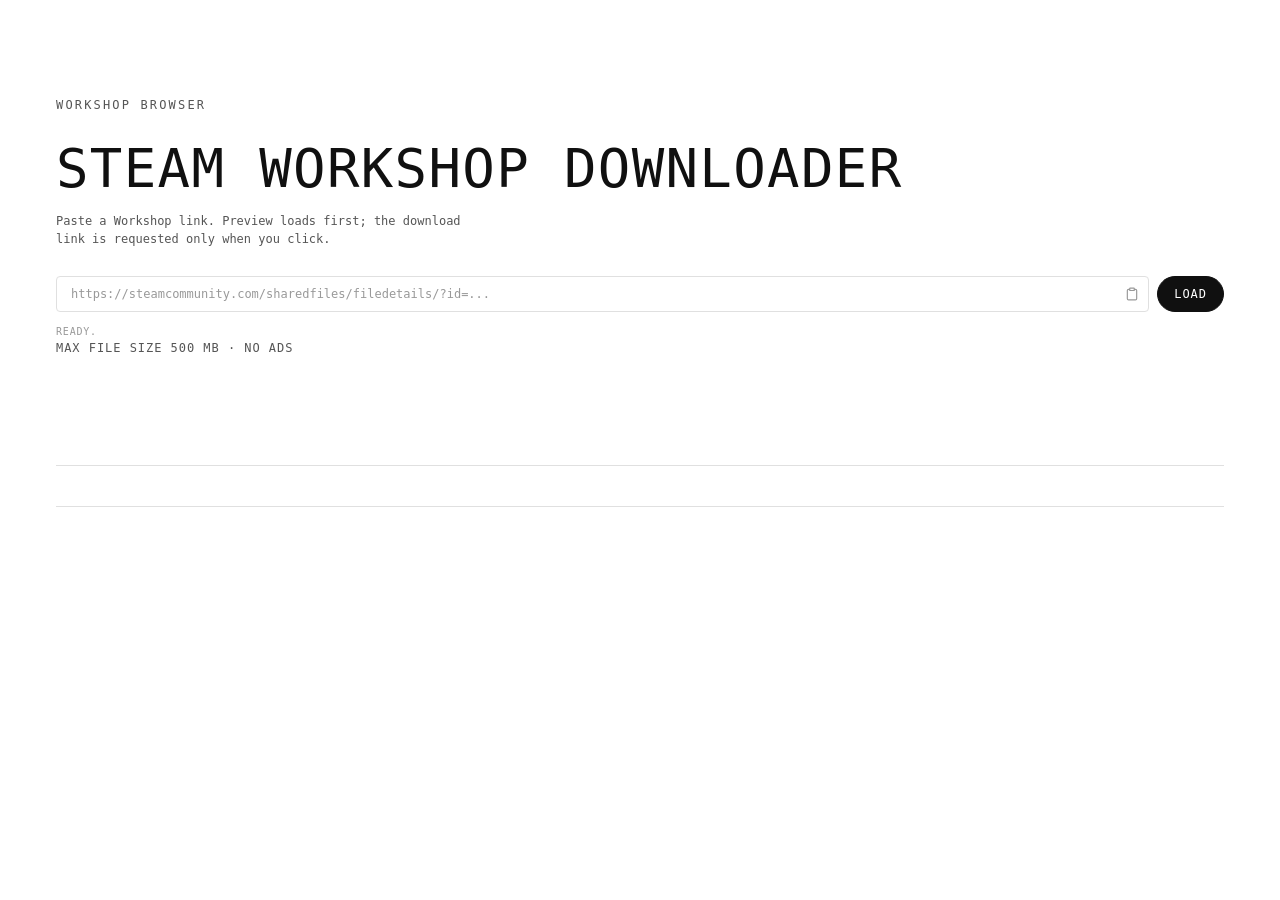
==== index.html @ 4b47dd1a "GSC verification meta" ====
<!doctype html>
<html lang="en">
<head>
<meta charset="utf-8">
<meta name="viewport" content="width=device-width, initial-scale=1">
<link rel="icon" type="image/svg+xml" href="[data-uri]">
<meta name="theme-color" content="#ffffff">
<meta name="google-site-verification" content="a8aelMzchzzCHPPU4kDQToOjZ2A3lfrx9j5TgNfSTe4">
<meta name="description" content="Free Steam Workshop downloader. Paste a Workshop link to preview screenshots, description, tags, file size and update date — then download the mod ZIP directly in your browser. No ads, no login.">
<meta name="keywords" content="steam workshop downloader, steam mod download, workshop mod downloader, steam workshop zip, download steam mods, rimworld mods download, no ads steam downloader">
<link rel="canonical" href="https://sd.luasu.app">
<meta name="robots" content="index, follow, max-image-preview:large">
<title>Steam Workshop Downloader</title>
<meta property="og:title" content="Steam Workshop Downloader">
<meta property="og:description" content="Paste a Steam Workshop link. Preview screenshots, description, versions and size — download the ZIP directly, no ads.">
<meta property="og:type" content="website">
<meta property="og:url" content="https://sd.luasu.app">
<meta name="twitter:card" content="summary_large_image">
<meta name="twitter:title" content="Steam Workshop Downloader">
<meta name="twitter:description" content="Paste a Workshop link. Preview then download the ZIP — no ads.">
<meta property="og:image" content="https://sd.luasu.app/og-image.png">

<style>
:root{
  --canvas:#ffffff;
  --ink:#101010;
  --muted:#555555;
  --soft:#999999;
  --line:#e0e0e0;
  --line-hover:#999999;
  --mono:'JetBrains Mono',ui-monospace,SFMono-Regular,Menlo,Monaco,Consolas,monospace;
}
*{box-sizing:border-box}
html,body{margin:0;padding:0;background:var(--canvas);color:var(--ink);font:12px/1.5 var(--mono);overflow-x:hidden;-webkit-font-smoothing:antialiased}
.wrap{width:100%;max-width:1200px;margin:0 auto;padding:40px 16px 80px}

/* every label is uppercase tracked mono */
.eyebrow{font-size:26px;font-weight:500;text-transform:uppercase;letter-spacing:0.18em;color:var(--soft);margin:0 0 12px}
.micro{font-size:10px;text-transform:uppercase;letter-spacing:0.08em;color:var(--muted)}
hr.rule{border:none;border-top:1px solid var(--line);margin:40px 0}

/* hero */
.hero{padding:56px 0 40px}
.hero h1{font-size:54px;font-weight:400;line-height:1;letter-spacing:0.025em;margin:0 0 16px}
.hero p{font-size:12px;color:var(--muted);max-width:56ch;margin:0 0 28px}
.input-row{display:flex;gap:8px;flex-wrap:wrap}
.input-wrap{position:relative;flex:1;min-width:240px;display:flex}
.input-wrap input{flex:1;min-width:0;width:100%;padding-right:38px}
.paste-icon{position:absolute;top:50%;transform:translateY(-50%);border:none;background:none;color:var(--soft);cursor:pointer;padding:6px;display:flex;align-items:center;transition:color .12s ease}
#inputAction{right:4px}
.paste-icon:hover{color:var(--ink)}
input{flex:1;min-width:240px;border:1px solid var(--line);border-radius:4px;padding:10px 14px;font:12px var(--mono);background:var(--canvas);color:var(--ink);outline:none;transition:border-color .12s ease}
input::placeholder{color:var(--soft)}
input:focus{border-color:var(--line-hover)}
.btn{border:1px solid var(--line);border-radius:9999px;padding:10px 16px;font:12px var(--mono);text-transform:uppercase;letter-spacing:0.08em;cursor:pointer;background:transparent;color:var(--muted);transition:all .12s ease}
.btn:hover:not(:disabled){border-color:var(--line-hover);color:var(--ink)}
.btn:disabled{opacity:.4;cursor:not-allowed}
.btn-primary{background:var(--ink);color:#fff;border-color:var(--ink)}
.btn-primary:hover:not(:disabled){background:var(--soft);border-color:var(--soft);color:#fff}
#status{margin-top:12px;font-size:10px;text-transform:uppercase;letter-spacing:0.08em;color:var(--soft)}
.hint{margin:8px 0 0;font-size:10px;text-transform:uppercase;letter-spacing:0.08em;color:var(--soft)}

/* preview: museum tile */
#preview{margin-top:0;padding:40px 0}
.tile{background:var(--canvas);border:1px solid var(--line);border-radius:8px;overflow:hidden}
#shotMain{width:100%;aspect-ratio:16/9;object-fit:cover;display:block;background:#fafafa}
#shotPh{width:100%;aspect-ratio:16/9;display:none;align-items:center;justify-content:center;font:10px var(--mono);text-transform:uppercase;letter-spacing:0.08em;color:var(--soft);background:repeating-linear-gradient(45deg,#fafafa 0 12px,#f2f2f2 12px 24px)}
.shot-strip{display:flex;gap:8px;overflow-x:auto;padding:8px}
.shot-strip img{height:48px;flex:0 0 auto;border-radius:4px;cursor:pointer;opacity:.55;transition:opacity .12s ease}
.shot-strip img:hover{opacity:.85}
.shot-strip img.sel{opacity:1;outline:1px solid var(--ink);outline-offset:1px}

/* metadata strip under image — the catalog pattern */
.meta-strip{display:flex;justify-content:space-between;align-items:baseline;gap:12px;padding:10px 12px;border-top:1px solid var(--line)}
.meta-strip .l{font-size:11px;color:var(--muted)}
.meta-strip .r{font-size:12px;text-transform:uppercase;letter-spacing:0.08em;color:var(--muted)}
#title{font-size:26px;font-weight:500;text-transform:uppercase;letter-spacing:0.18em;line-height:1.2;margin:32px 0 12px;color:var(--ink)}
.badges{display:flex;flex-wrap:wrap;gap:6px;margin:0 0 24px}
.badge{border:1px solid var(--line);border-radius:0;padding:4px 8px;font-size:10px;text-transform:uppercase;letter-spacing:0.08em;color:var(--muted)}
.meta-grid{display:grid;grid-template-columns:repeat(auto-fit,minmax(160px,1fr));gap:8px;margin:0 0 40px}
.meta-card{border:1px solid var(--line);border-radius:8px;padding:10px 12px}
.meta-card h3{margin:0 0 4px;font-size:10px;font-weight:400;text-transform:uppercase;letter-spacing:0.08em;color:var(--soft)}
.meta-card div{font-size:12px;color:var(--ink);word-break:break-word;overflow-wrap:break-word}

/* description */
.section-label{font-size:26px;font-weight:500;text-transform:uppercase;letter-spacing:0.18em;color:var(--soft);margin:0 0 16px}
#desc{font-size:12px;line-height:1.7;color:var(--muted);position:relative;overflow:hidden;max-width:72ch;overflow-wrap:break-word;word-break:break-word}
#desc.collapsed{max-height:200px}
#desc.collapsed::after{content:"";position:absolute;left:0;right:0;bottom:0;height:70px;background:linear-gradient(transparent,#fff)}
#desc h3,#desc h4,#desc h5{color:var(--ink);font-weight:400;font-size:12px;text-transform:uppercase;letter-spacing:0.08em;margin:20px 0 8px}
#desc a{color:var(--ink);text-decoration:underline;text-underline-offset:2px}
#desc img{max-width:100%;height:auto;display:block;margin:8px 0}
#desc table{border-collapse:collapse;margin:12px 0;max-width:100%;display:block;overflow-x:auto}
#desc td{padding:4px 12px 4px 0;vertical-align:top}
#desc ul{margin:8px 0;padding-left:20px}
#showMore{display:none;margin-top:12px;padding:8px 16px;border:1px solid var(--line);border-radius:9999px;background:transparent;color:var(--muted);font:12px var(--mono);text-transform:uppercase;letter-spacing:0.08em;cursor:pointer;transition:all .12s ease}
#showMore.visible{display:inline-block}
#showMore:hover{border-color:var(--line-hover);color:var(--ink)}

/* download band */
#downloadSection{padding:40px 0 0}
#downloadSection h2{font-size:26px;font-weight:500;text-transform:uppercase;letter-spacing:0.18em;color:var(--soft);margin:0 0 12px}
#downloadInfo{font-size:12px;color:var(--muted);margin:0 0 20px}
.meta-note{margin-top:16px;font-size:10px;text-transform:uppercase;letter-spacing:0.08em;color:var(--soft)}

/* skeleton */
.skel{display:inline-block;height:1.1em;background:#f0f0f0;animation:pulse 1.2s ease-in-out infinite}
.ph{background:
  repeating-linear-gradient(45deg,#fafafa 0 12px,#f2f2f2 12px 24px);
  position:relative}
.ph::after{content:attr(data-ph);position:absolute;inset:0;display:flex;align-items:center;justify-content:center;font:10px var(--mono);text-transform:uppercase;letter-spacing:0.08em;color:var(--soft)}
img.ph{color:var(--soft)}
.skel-img{background:#f0f0f0!important;animation:pulse 1.2s ease-in-out infinite}
.badge-skel{width:70px;height:22px}
@keyframes pulse{0%,100%{opacity:1}50%{opacity:.55}}

/* responsive */
@media(max-width:720px){
  .hero{padding:32px 0 24px}
  .hero h1{font-size:32px}
  .input-row{gap:6px}
  .input-wrap{width:100%;flex:none}
  .btn{width:100%}
  #title{font-size:16px;letter-spacing:0.08em}
  .section-label,.eyebrow,#downloadSection h2{font-size:16px;letter-spacing:0.08em}
  .meta-grid{grid-template-columns:1fr 1fr}
  #preview{padding:24px 0}
  .shot-strip img{height:36px}
}
::selection{background:var(--ink);color:#fff}
</style>
<script type="application/ld+json">
{
  "@context": "https://schema.org",
  "@type": "WebApplication",
  "name": "Steam Workshop Downloader",
  "url": "https://sd.luasu.app",
  "applicationCategory": "UtilitiesApplication",
  "operatingSystem": "Any (web browser)",
  "description": "Paste a Steam Workshop link to preview screenshots, description, tags, file size and update date — then download the mod ZIP directly in your browser. No ads, no login.",
  "browserRequirements": "Requires JavaScript",
  "offers": { "@type": "Offer", "price": "0", "priceCurrency": "USD" },
  "featureList": [
    "Steam Workshop preview (screenshots, description, tags, versions)",
    "Direct mod ZIP download via browser",
    "No ads, no account required"
  ]
}
</script>
<script type="application/ld+json">
{
  "@context": "https://schema.org",
  "@type": "WebSite",
  "name": "Steam Workshop Downloader",
  "url": "https://sd.luasu.app"
}
</script>
</head>
<body>
<div class="wrap">
  <section class="hero">
    <p class="eyebrow">Workshop Browser</p>
    <h1>STEAM WORKSHOP DOWNLOADER</h1>
    <p>Paste a Workshop link. Preview loads first; the download link is requested only when you click.</p>
    <div class="input-row">
      <div class="input-wrap">
        <input id="link" type="url" placeholder="https://steamcommunity.com/sharedfiles/filedetails/?id=...">
        <button id="inputAction" class="paste-icon" title="Paste" aria-label="Paste">
          <svg id="icoPaste" width="14" height="14" viewBox="0 0 24 24" fill="none" stroke="currentColor" stroke-width="2" stroke-linecap="round" stroke-linejoin="round"><rect x="8" y="2" width="8" height="4" rx="1"/><path d="M16 4h2a2 2 0 0 1 2 2v14a2 2 0 0 1-2 2H6a2 2 0 0 1-2-2V6a2 2 0 0 1 2-2h2"/></svg>
          <svg id="icoClear" width="14" height="14" viewBox="0 0 24 24" fill="none" stroke="currentColor" stroke-width="2" stroke-linecap="round" stroke-linejoin="round" style="display:none"><line x1="18" y1="6" x2="6" y2="18"/><line x1="6" y1="6" x2="18" y2="18"/></svg>
        </button>
      </div>
      <button id="loadBtn" class="btn btn-primary">Load</button>
    </div>
    <div id="status">Ready.</div>
    <p class="hint">Max file size 500 MB &middot; No ads</p>
  </section>

  <hr class="rule">

  <section id="preview" hidden>
    <div class="tile">
      <div id="shotPh">LOADING PREVIEW</div>
      <img id="shotMain" alt="">
    </div>
    <div id="shotStrip" class="shot-strip"></div>
    <h2 id="title"></h2>
    <div id="tags" class="badges"></div>
    <div class="meta-grid">
      <div class="meta-card"><h3>Item ID</h3><div id="itemId"></div></div>
      <div class="meta-card"><h3>Updated</h3><div id="updated"></div></div>
      <div class="meta-card"><h3>Size</h3><div id="size"></div></div>
      <div class="meta-card"><h3>Source</h3><div id="server"></div></div>
    </div>
    <p class="section-label">Description</p>
    <div id="desc" class="collapsed"></div>
    <button id="showMore">Show more</button>
  </section>

  <hr class="rule">

  <section id="downloadSection" hidden>
    <h2>Download</h2>
    <p id="downloadInfo">No mod loaded.</p>
    <button id="downloadBtn" class="btn btn-primary" disabled>Download ZIP</button>
    <p class="meta-note">GGNTW direct · requested on click only</p>
  </section>
</div>

<script>
const linkInput = document.getElementById('link');
const statusEl = document.getElementById('status');
const loadBtn = document.getElementById('loadBtn');
const downloadBtn = document.getElementById('downloadBtn');
const downloadInfo = document.getElementById('downloadInfo');
const preview = document.getElementById('preview');
const downloadSection = document.getElementById('downloadSection');

let MOD_DB = {};
let currentId = null;
let downloadKeyUrl = null;
const WORKER_URL = 'https://steam-meta.yoopug.workers.dev/';

function status(m){ statusEl.textContent = m; }
function setShotPlaceholder(src, label){
  const shotMain = document.getElementById('shotMain');
  const shotPh = document.getElementById('shotPh');
  shotMain.onerror = () => {
    shotMain.hidden = true;
    shotMain.removeAttribute('src');
    shotPh.textContent = (label || 'No image available').toUpperCase();
    shotPh.hidden = false;
  };
  const showImg = () => { shotPh.style.display = 'none'; shotMain.style.display = 'block'; };
  const showPh  = (txt) => { shotPh.textContent = (txt || 'No image available').toUpperCase(); shotPh.style.display = 'flex'; shotMain.style.display = 'none'; };

  shotMain.onload = showImg;
  shotMain.onerror = () => { shotMain.removeAttribute('src'); showPh(label || 'No image available'); };

  if (src){
    shotMain.style.display = 'none';
    shotMain.src = src;
    // synchronous cache hit: onload may never fire
    if (shotMain.complete && shotMain.naturalWidth > 0){ showImg(); }
    else { showPh('Loading preview'); }
  } else {
    shotMain.removeAttribute('src');
    showPh(label || 'No image available');
  }
}
function parseId(u){ const m = String(u).match(/[?&]id=(\d+)/); return m ? m[1] : null; }

function steamDescToHtml(raw){
  let t = String(raw || '');
  t = t.replace(/&/g,'&amp;').replace(/</g,'&lt;').replace(/>/g,'&gt;');
  t = t.replace(/\[h1\]([\s\S]*?)\[\/h1\]/gi, '<h3>$1</h3>');
  t = t.replace(/\[h2\]([\s\S]*?)\[\/h2\]/gi, '<h4>$1</h4>');
  t = t.replace(/\[h3\]([\s\S]*?)\[\/h3\]/gi, '<h5>$1</h5>');
  t = t.replace(/\[b\]([\s\S]*?)\[\/b\]/gi, '<b>$1</b>');
  t = t.replace(/\[i\]([\s\S]*?)\[\/i\]/gi, '<i>$1</i>');
  t = t.replace(/\[u\]([\s\S]*?)\[\/u\]/gi, '<u>$1</u>');
  t = t.replace(/\[strike\]([\s\S]*?)\[\/strike\]/gi, '<s>$1</s>');
  t = t.replace(/\[code\]([\s\S]*?)\[\/code\]/gi, '<pre style="background:#f5f5f5;border:1px solid #e0e0e0;border-radius:4px;padding:10px;overflow-x:auto;font-size:11px;max-width:100%;white-space:pre-wrap">$1</pre>');
  t = t.replace(/\[quote=([^\]]*)\]([\s\S]*?)\[\/quote\]/gi, '<blockquote style="border-left:2px solid #101010;margin:12px 0;padding:2px 14px;color:#555"><small>$1</small><br>$2</blockquote>');
  t = t.replace(/\[quote\]([\s\S]*?)\[\/quote\]/gi, '<blockquote style="border-left:2px solid #101010;margin:12px 0;padding:2px 14px;color:#555">$1</blockquote>');
  t = t.replace(/\[list\]([\s\S]*?)\[\/list\]/gi, function(m, inner){
    const items = inner.split(/\[\*\]/).filter(x=>x.trim()).map(x=>'<li>'+x.trim()+'</li>').join('');
    return '<ul>'+items+'</ul>';
  });
  t = t.replace(/\[img\]([\s\S]*?)\[\/img\]/gi, '<img src="$1" alt="" loading="lazy">');
  t = t.replace(/\[table\]([\s\S]*?)\[\/table\]/gi, function(m, inner){
    const rows = [...inner.matchAll(/\[tr\]([\s\S]*?)\[\/tr\]/gi)].map(r=>{
      const cells = [...r[1].matchAll(/\[td\]([\s\S]*?)\[\/td\]/gi)].map(c=>'<td>'+c[1].trim()+'</td>').join('');
      return '<tr>'+cells+'</tr>';
    }).join('');
    return '<table>'+rows+'</table>';
  });
  t = t.replace(/\[url=([^\]]+)\]([\s\S]*?)\[\/url\]/gi, '<a href="$1" target="_blank" rel="noopener">$2</a>');
  t = t.replace(/\[url\]([\s\S]*?)\[\/url\]/gi, '<a href="$1" target="_blank" rel="noopener">$1</a>');
  t = t.replace(/(^|\s)(https?:\/\/[^\s<]+[\w\/])/g, '$1<a href="$2" target="_blank" rel="noopener">$2</a>');
  t = t.replace(/\r\n/g, '\n');
  t = t.replace(/\n{2,}/g, '</p><p>');
  t = t.replace(/\n/g, '<br>');
  return '<p>' + t + '</p>';
}

async function fetchGGNTW(id){
  const res = await fetch('https://api.ggntw.com/steam.request', {
    method:'POST',
    headers:{'Content-Type':'application/json'},
    body: JSON.stringify({url:'https://steamcommunity.com/sharedfiles/filedetails/?id=' + id})
  });
  if (!res.ok) throw new Error('GGNTW ' + res.status);
  const j = await res.json();
  if (!j.url) throw new Error('GGNTW: no url');
  return j;
}

async function doDownload(id){
  downloadBtn.disabled = true;
  status('Requesting download link...');
  try{
    if (!downloadKeyUrl){
      const j = await fetchGGNTW(id);
      downloadKeyUrl = j.url;
    }
  }catch(e){
    status('Error: ' + e.message);
    downloadBtn.disabled = false;
    return;
  }
  status('Starting download...');
  const key = downloadKeyUrl.split('/').pop();
  const slug = (MOD_DB[id] && MOD_DB[id].title ? MOD_DB[id].title : '')
    .toLowerCase().replace(/[^a-z0-9]+/g,'').replace(/^\d+_/,'').slice(0,60);
  const fname = slug ? id + '_' + slug + '.zip' : id + '.zip';
  try{
    const r = await fetch('https://cdn.ggntw.ru/' + key, {mode:'cors'});
    if (!r.ok) throw new Error('CDN ' + r.status);
    const total = r.headers.get('content-length');
    let blob;
    if (r.body && total){
      const reader = r.body.getReader();
      const chunks = [];
      let got = 0;
      const totalMB = (parseInt(total)/1048576).toFixed(1);
      while (true){
        const {done, value} = await reader.read();
        if (done) break;
        chunks.push(value);
        got += value.length;
        status('Downloading ' + (got/1048576).toFixed(1) + ' / ' + totalMB + ' MB — ' + fname);
      }
      blob = new Blob(chunks);
    } else {
      status('Downloading ' + fname + ' ...');
      blob = await r.blob();
    }
    const a = document.createElement('a');
    a.href = URL.createObjectURL(blob);
    a.download = fname;
    document.body.appendChild(a);
    a.click();
    a.remove();
    status('Downloaded ' + fname);
  }catch(e){
    window.open(downloadKeyUrl, '_blank');
    status('Opened fallback page.');
  }
  downloadBtn.disabled = false;
}

async function loadMod(){
  const id = parseId(linkInput.value);
  if (!id){ status('No id found in that link.'); return; }
  currentId = id;
  downloadKeyUrl = null;
  loadBtn.disabled = true;
  downloadBtn.disabled = true;
  status('Loading...');

  const cached = MOD_DB[id];
  if (cached){ renderMod(cached); return; }

  renderSkeleton(id);
  preview.hidden = false;
  downloadSection.hidden = false;

  const fastMeta = fetch('meta/' + id + '.json').then(r => r.ok ? r.json() : null).catch(()=>null);
  const slowMeta = fetch(WORKER_URL + '?id=' + id).then(r => r.ok ? r.json() : null).catch(()=>null);
  const gntw = fetchGGNTW(id).catch(()=>null);

  gntw.then(j => {
    if (j && j.url){
      downloadKeyUrl = j.url;
      downloadBtn.disabled = false;
      document.getElementById('itemId').textContent = id;
      document.getElementById('title').textContent = j.name || ('Steam Workshop item ' + id);
      document.getElementById('updated').textContent = j.update || 'Unknown';
      document.getElementById('size').textContent = j.size || 'Unknown';
      document.getElementById('server').textContent = 'GGNTW';
      if (j.image){ setShotPlaceholder(j.image); }
      downloadInfo.textContent = (j.name || 'mod') + ' — ' + (j.size || 'unknown size');
      status('Download ready. Loading full details...');
    }
  });

  let item = await fastMeta;
  if (!item){
    item = await slowMeta;
  }
  if (item){
    MOD_DB[id] = item;
    renderMod(item);
    loadBtn.disabled = false;
    return;
  }
  status('Metadata unavailable — download still works.');
  loadBtn.disabled = false;
}

function renderSkeleton(id){
  document.getElementById('itemId').textContent = id;
  document.getElementById('title').innerHTML = '<span class="skel" style="width:70%"></span>';
  document.getElementById('desc').innerHTML = '<span class="skel"></span><span class="skel"></span><span class="skel" style="width:55%"></span>';
  document.getElementById('tags').innerHTML = '<span class="skel badge-skel"></span><span class="skel badge-skel"></span><span class="skel badge-skel"></span>';
  document.getElementById('updated').innerHTML = '<span class="skel" style="width:90px"></span>';
  document.getElementById('size').innerHTML = '<span class="skel" style="width:60px"></span>';
  setShotPlaceholder(null, 'Loading preview');
  document.getElementById('shotStrip').innerHTML = '';
  downloadInfo.textContent = 'Loading...';
}

function renderMod(item){
  const id = item.id;
  document.getElementById('itemId').textContent = item.id || '';
  document.getElementById('title').textContent = item.title || ('Steam Workshop item ' + id);
  document.getElementById('desc').innerHTML = steamDescToHtml(item.description || '');

  const shots = (item.images && item.images.length) ? item.images : [];
  const shotMain = document.getElementById('shotMain');
  const strip = document.getElementById('shotStrip');
  if (shots.length){
    const toThumb = u => u.replace('imw=5000','imw=637').replace('imh=5000','imh=358');
    strip.innerHTML = shots.map((u,i)=>'<img data-i="'+i+'" src="'+toThumb(u)+'" loading="lazy" alt="Screenshot '+(i+1)+'"'+(i===0?' class="sel"':'')+'>').join('');
    setShotPlaceholder(shots[0]);
    strip.onclick = e => {
      const im = e.target.closest('img[data-i]');
      if (!im) return;
      strip.querySelectorAll('img').forEach(x=>x.classList.remove('sel'));
      im.classList.add('sel');
      setShotPlaceholder(shots[+im.dataset.i]);
    };
  } else {
    setShotPlaceholder(item.preview_url);
    strip.innerHTML = '';
  }
  document.getElementById('updated').textContent = item.time_updated ? new Date(item.time_updated*1000).toLocaleString() : 'Unknown';
  document.getElementById('size').textContent = item.file_size ? (Math.round(item.file_size/1024/1024*10)/10 + ' MB') : 'Unknown';
  document.getElementById('server').textContent = 'Steam';
  document.getElementById('tags').innerHTML = (item.tags || []).map(t=>'<span class="badge">'+t+'</span>').join('');

  const descEl = document.getElementById('desc');
  const smBtn = document.getElementById('showMore');
  descEl.classList.add('collapsed');
  smBtn.textContent = 'Show more';
  smBtn.classList.remove('visible');
  requestAnimationFrame(()=>{
    if (descEl.scrollHeight > 220) smBtn.classList.add('visible');
  });
  smBtn.onclick = () => {
    const collapsed = descEl.classList.toggle('collapsed');
    smBtn.textContent = collapsed ? 'Show more' : 'Show less';
  };

  preview.hidden = false;
  downloadSection.hidden = false;
  downloadInfo.textContent = item.title + ' — ' + (item.file_size ? Math.round(item.file_size/1024/1024*10)/10 + ' MB' : 'unknown size');
  downloadBtn.disabled = false;
  status('Preview ready. Click Download ZIP.');
  loadBtn.disabled = false;
}

loadBtn.addEventListener('click', loadMod);
downloadBtn.addEventListener('click', ()=>{ if (currentId) doDownload(currentId); });
linkInput.addEventListener('keydown', e=>{ if (e.key === 'Enter') loadMod(); });
const inputAction = document.getElementById('inputAction');
const icoPaste = document.getElementById('icoPaste');
const icoClear = document.getElementById('icoClear');

function syncInputIcon(){
  const has = !!linkInput.value;
  icoPaste.style.display = has ? 'none' : 'block';
  icoClear.style.display = has ? 'block' : 'none';
  inputAction.title = has ? 'Clear' : 'Paste';
}
linkInput.addEventListener('input', syncInputIcon);

inputAction.addEventListener('click', async () => {
  if (linkInput.value){
    linkInput.value = '';
    syncInputIcon();
    linkInput.focus();
    return;
  }
  try{
    const text = await navigator.clipboard.readText();
    if (text){ linkInput.value = text.trim(); syncInputIcon(); linkInput.focus(); status('Pasted from clipboard.'); }
    else status('Clipboard is empty.');
  }catch(e){
    status('Clipboard blocked — long-press the field and paste manually.');
    linkInput.focus();
  }
});
</script>
</html>
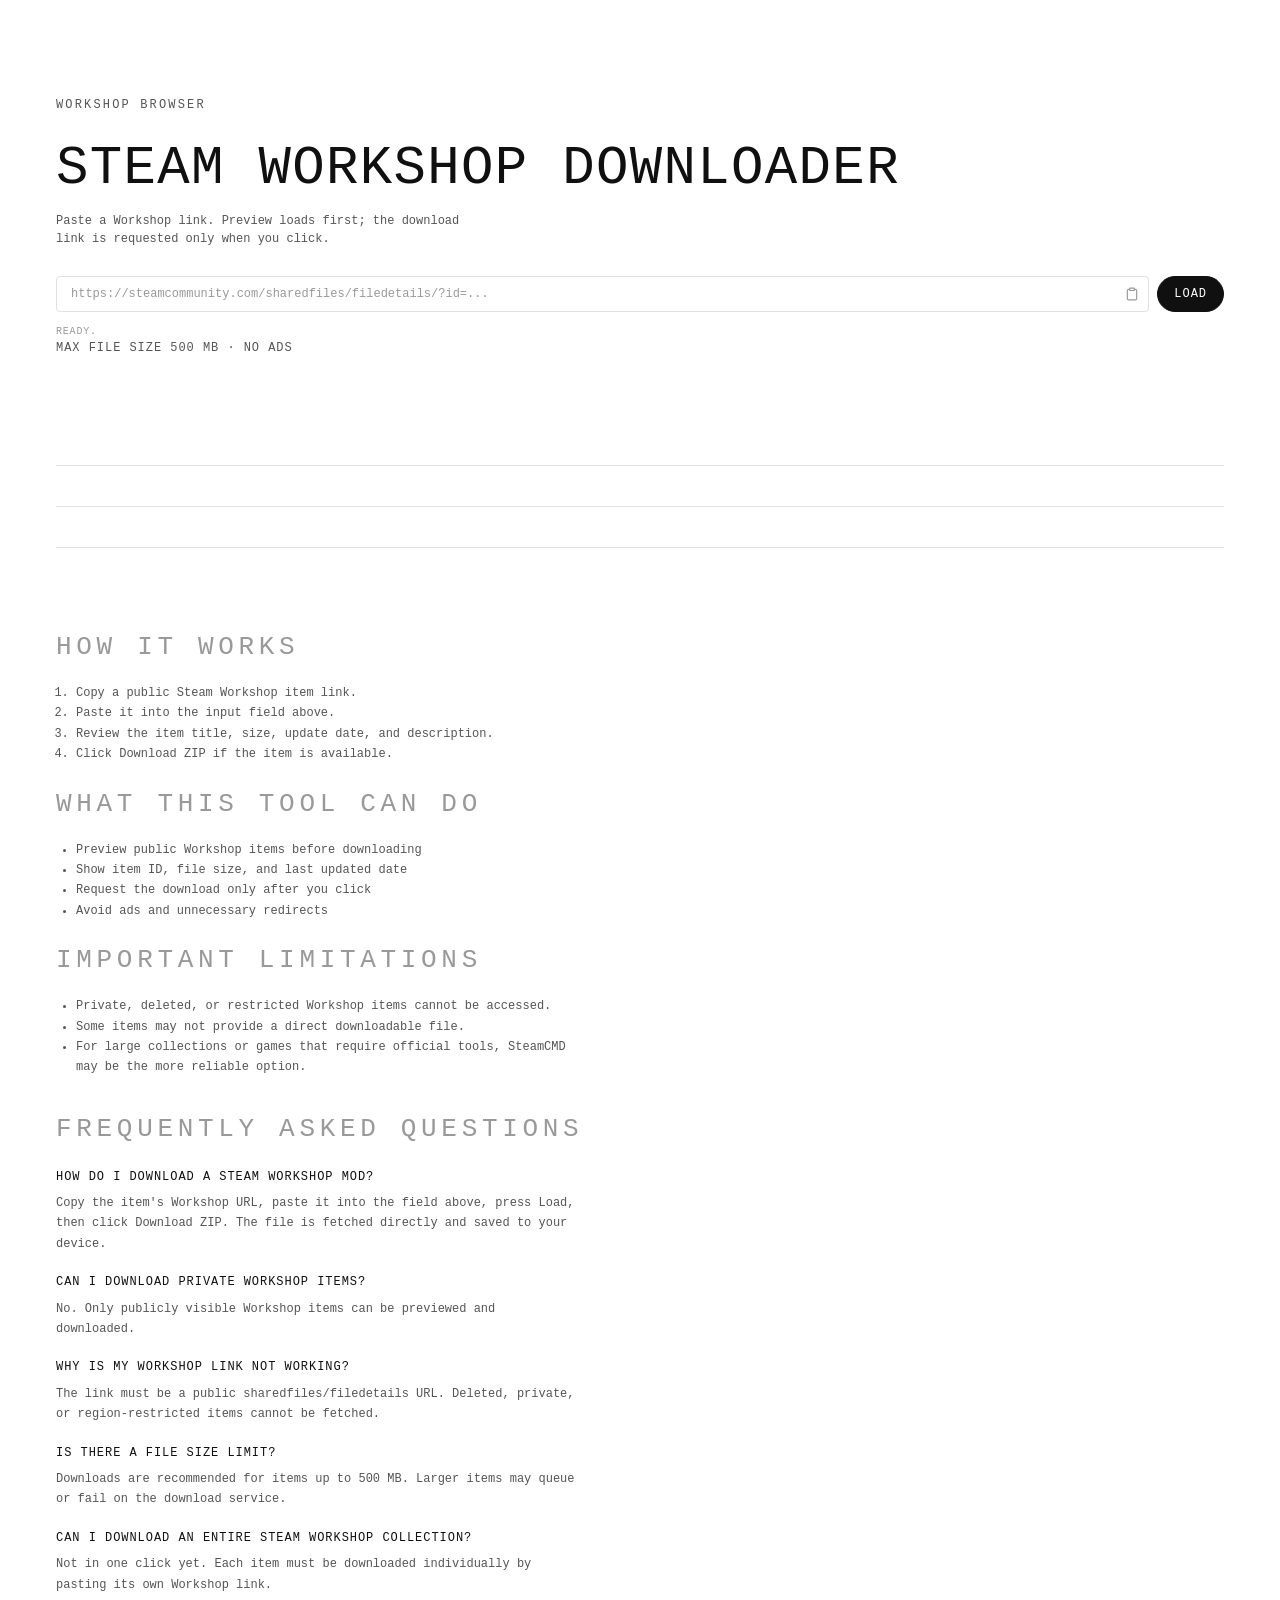
==== commit 53bec4ee: "SEO: original content section (how-it-works, capabilities, limitations) + FAQ with FAQPage schema; s" ====
--- a/index.html
+++ b/index.html
@@ -6,11 +6,11 @@
 <link rel="icon" type="image/svg+xml" href="[data-uri]">
 <meta name="theme-color" content="#ffffff">
 <meta name="google-site-verification" content="a8aelMzchzzCHPPU4kDQToOjZ2A3lfrx9j5TgNfSTe4">
-<meta name="description" content="Free Steam Workshop downloader. Paste a Workshop link to preview screenshots, description, tags, file size and update date — then download the mod ZIP directly in your browser. No ads, no login.">
+<meta name="description" content="Paste a public Steam Workshop link to preview mods, maps, and collections. Check item details before requesting a ZIP download. No ads, no account.">
 <meta name="keywords" content="steam workshop downloader, steam mod download, workshop mod downloader, steam workshop zip, download steam mods, rimworld mods download, no ads steam downloader">
 <link rel="canonical" href="https://sd.luasu.app">
 <meta name="robots" content="index, follow, max-image-preview:large">
-<title>Steam Workshop Downloader</title>
+<title>Steam Workshop Downloader – Preview &amp; Download Public Workshop Items</title>
 <meta property="og:title" content="Steam Workshop Downloader">
 <meta property="og:description" content="Paste a Steam Workshop link. Preview screenshots, description, versions and size — download the ZIP directly, no ads.">
 <meta property="og:type" content="website">
@@ -155,6 +155,19 @@
   "url": "https://sd.luasu.app"
 }
 </script>
+<script type="application/ld+json">
+{
+  "@context": "https://schema.org",
+  "@type": "FAQPage",
+  "mainEntity": [
+    {"@type":"Question","name":"How do I download a Steam Workshop mod?","acceptedAnswer":{"@type":"Answer","text":"Copy the item's Workshop URL, paste it into the input field, press Load, then click Download ZIP. The file is fetched directly and saved to your device."}},
+    {"@type":"Question","name":"Can I download private Workshop items?","acceptedAnswer":{"@type":"Answer","text":"No. Only publicly visible Workshop items can be previewed and downloaded."}},
+    {"@type":"Question","name":"Why is my Workshop link not working?","acceptedAnswer":{"@type":"Answer","text":"The link must be a public sharedfiles/filedetails URL. Deleted, private, or region-restricted items cannot be fetched."}},
+    {"@type":"Question","name":"Is there a file size limit?","acceptedAnswer":{"@type":"Answer","text":"Downloads are recommended for items up to 500 MB. Larger items may queue or fail on the download service."}},
+    {"@type":"Question","name":"Can I download an entire Steam Workshop collection?","acceptedAnswer":{"@type":"Answer","text":"Not in one click yet. Each item must be downloaded individually by pasting its own Workshop link."}}
+  ]
+}
+</script>
 </head>
 <body>
 <div class="wrap">
@@ -205,6 +218,54 @@
     <button id="downloadBtn" class="btn btn-primary" disabled>Download ZIP</button>
     <p class="meta-note">GGNTW direct · requested on click only</p>
   </section>
+
+  <hr class="rule">
+
+  <section id="about" style="padding:40px 0 0">
+    <p class="section-label">How it works</p>
+    <div style="max-width:72ch;color:var(--muted);font-size:12px;line-height:1.7">
+      <ol style="padding-left:20px;margin:0 0 20px">
+        <li>Copy a public Steam Workshop item link.</li>
+        <li>Paste it into the input field above.</li>
+        <li>Review the item title, size, update date, and description.</li>
+        <li>Click Download ZIP if the item is available.</li>
+      </ol>
+    </div>
+
+    <p class="section-label">What this tool can do</p>
+    <div style="max-width:72ch;color:var(--muted);font-size:12px;line-height:1.7">
+      <ul style="padding-left:20px;margin:0 0 20px">
+        <li>Preview public Workshop items before downloading</li>
+        <li>Show item ID, file size, and last updated date</li>
+        <li>Request the download only after you click</li>
+        <li>Avoid ads and unnecessary redirects</li>
+      </ul>
+    </div>
+
+    <p class="section-label">Important limitations</p>
+    <div style="max-width:72ch;color:var(--muted);font-size:12px;line-height:1.7;margin-bottom:32px">
+      <ul style="padding-left:20px;margin:0">
+        <li>Private, deleted, or restricted Workshop items cannot be accessed.</li>
+        <li>Some items may not provide a direct downloadable file.</li>
+        <li>For large collections or games that require official tools, SteamCMD may be the more reliable option.</li>
+      </ul>
+    </div>
+
+    <p class="section-label">Frequently asked questions</p>
+    <div style="max-width:72ch;color:var(--muted);font-size:12px;line-height:1.7">
+      <h3 style="color:var(--ink);font-weight:400;font-size:12px;text-transform:uppercase;letter-spacing:0.08em;margin:18px 0 6px">How do I download a Steam Workshop mod?</h3>
+      <p style="margin:0 0 14px">Copy the item's Workshop URL, paste it into the field above, press Load, then click Download ZIP. The file is fetched directly and saved to your device.</p>
+      <h3 style="color:var(--ink);font-weight:400;font-size:12px;text-transform:uppercase;letter-spacing:0.08em;margin:18px 0 6px">Can I download private Workshop items?</h3>
+      <p style="margin:0 0 14px">No. Only publicly visible Workshop items can be previewed and downloaded.</p>
+      <h3 style="color:var(--ink);font-weight:400;font-size:12px;text-transform:uppercase;letter-spacing:0.08em;margin:18px 0 6px">Why is my Workshop link not working?</h3>
+      <p style="margin:0 0 14px">The link must be a public sharedfiles/filedetails URL. Deleted, private, or region-restricted items cannot be fetched.</p>
+      <h3 style="color:var(--ink);font-weight:400;font-size:12px;text-transform:uppercase;letter-spacing:0.08em;margin:18px 0 6px">Is there a file size limit?</h3>
+      <p style="margin:0 0 14px">Downloads are recommended for items up to 500 MB. Larger items may queue or fail on the download service.</p>
+      <h3 style="color:var(--ink);font-weight:400;font-size:12px;text-transform:uppercase;letter-spacing:0.08em;margin:18px 0 6px">Can I download an entire Steam Workshop collection?</h3>
+      <p style="margin:0 0 14px">Not in one click yet. Each item must be downloaded individually by pasting its own Workshop link.</p>
+    </div>
+  </section>
+
 </div>
 
 <script>
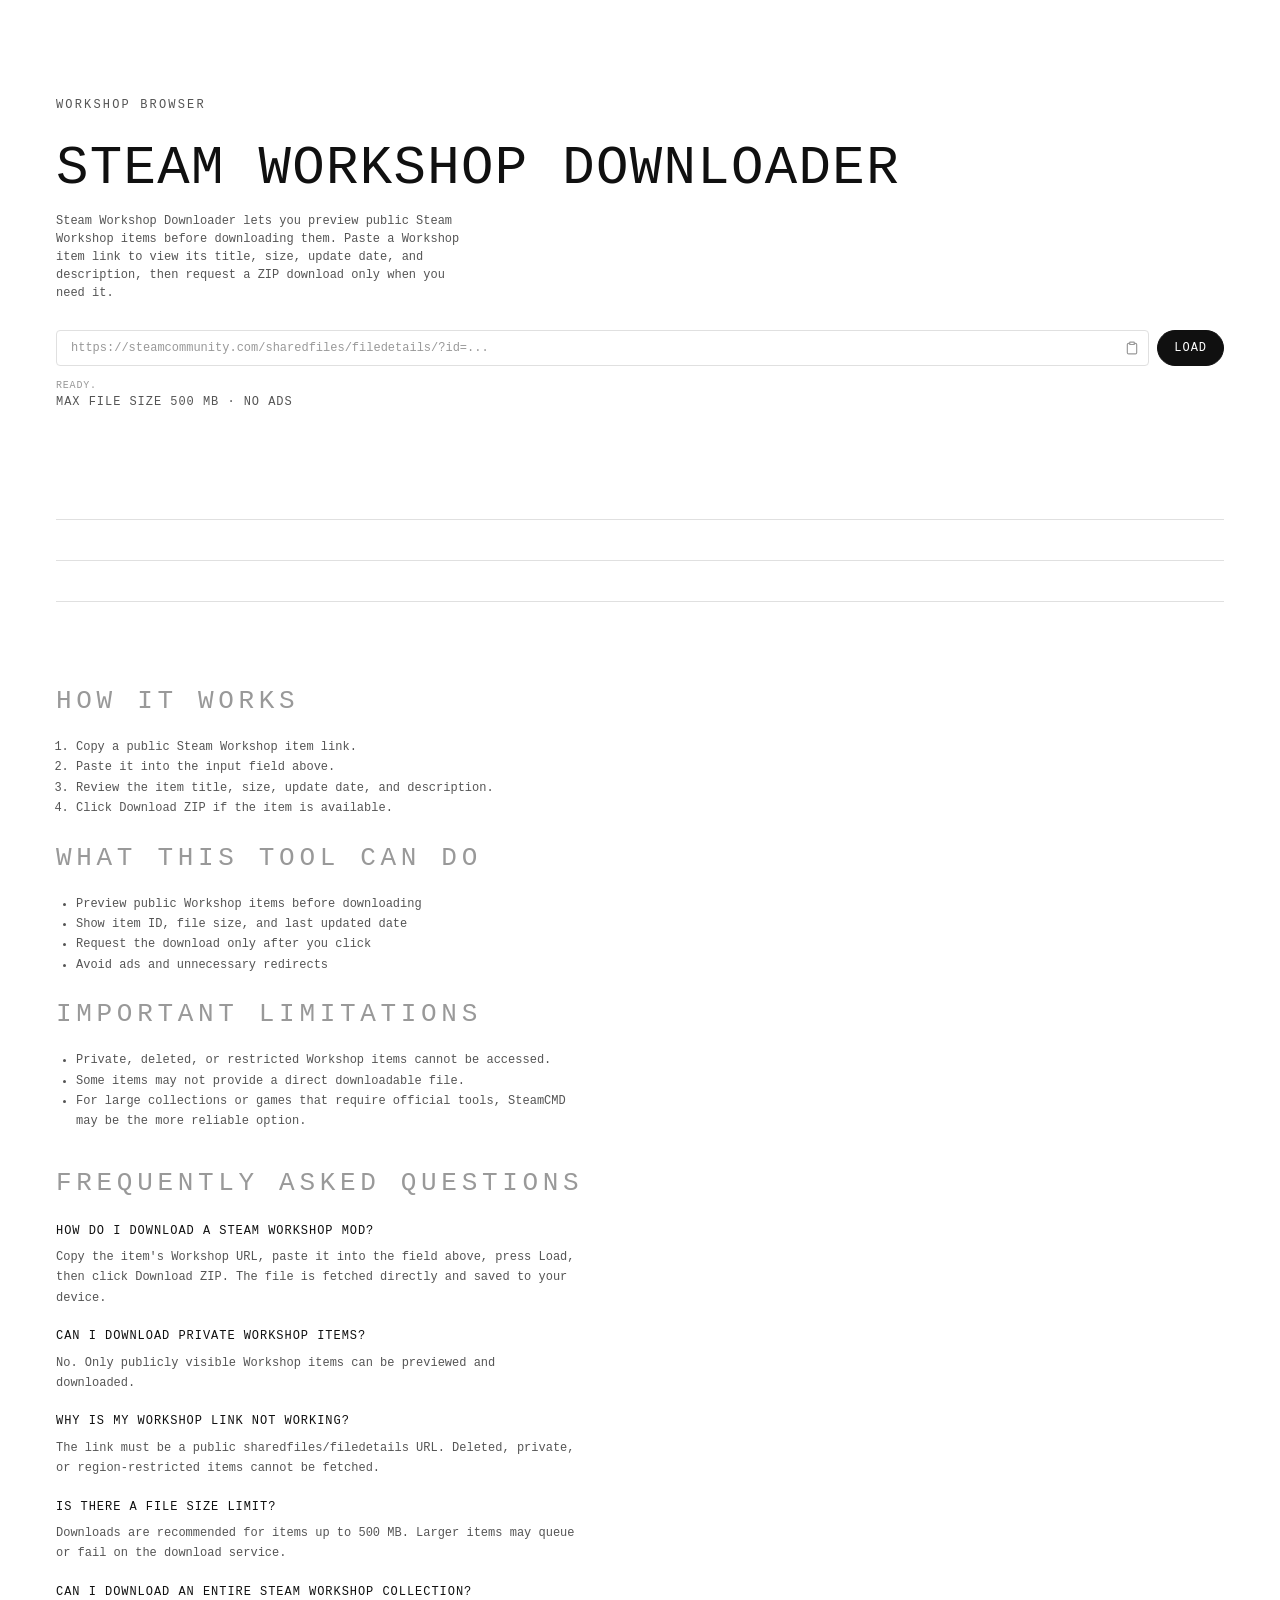
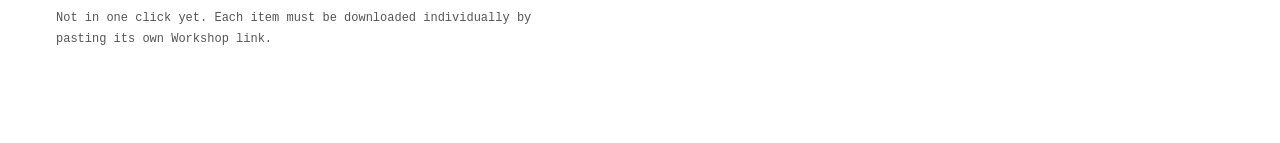
==== commit d69c3e4d: "SEO: intro above form, h2 heading tree, 10-question FAQ, noindex guard, 6 guide pages + sitemap" ====
--- a/index.html
+++ b/index.html
@@ -74,7 +74,7 @@
 .meta-strip{display:flex;justify-content:space-between;align-items:baseline;gap:12px;padding:10px 12px;border-top:1px solid var(--line)}
 .meta-strip .l{font-size:11px;color:var(--muted)}
 .meta-strip .r{font-size:12px;text-transform:uppercase;letter-spacing:0.08em;color:var(--muted)}
-#title{font-size:26px;font-weight:500;text-transform:uppercase;letter-spacing:0.18em;line-height:1.2;margin:32px 0 12px;color:var(--ink)}
+#item-title{font-size:26px;font-weight:500;text-transform:uppercase;letter-spacing:0.18em;line-height:1.2;margin:32px 0 12px;color:var(--ink)}
 .badges{display:flex;flex-wrap:wrap;gap:6px;margin:0 0 24px}
 .badge{border:1px solid var(--line);border-radius:0;padding:4px 8px;font-size:10px;text-transform:uppercase;letter-spacing:0.08em;color:var(--muted)}
 .meta-grid{display:grid;grid-template-columns:repeat(auto-fit,minmax(160px,1fr));gap:8px;margin:0 0 40px}
@@ -121,7 +121,7 @@
   .input-row{gap:6px}
   .input-wrap{width:100%;flex:none}
   .btn{width:100%}
-  #title{font-size:16px;letter-spacing:0.08em}
+  .item-title{font-size:16px;letter-spacing:0.08em}
   .section-label,.eyebrow,#downloadSection h2{font-size:16px;letter-spacing:0.08em}
   .meta-grid{grid-template-columns:1fr 1fr}
   #preview{padding:24px 0}
@@ -160,11 +160,86 @@
   "@context": "https://schema.org",
   "@type": "FAQPage",
   "mainEntity": [
-    {"@type":"Question","name":"How do I download a Steam Workshop mod?","acceptedAnswer":{"@type":"Answer","text":"Copy the item's Workshop URL, paste it into the input field, press Load, then click Download ZIP. The file is fetched directly and saved to your device."}},
-    {"@type":"Question","name":"Can I download private Workshop items?","acceptedAnswer":{"@type":"Answer","text":"No. Only publicly visible Workshop items can be previewed and downloaded."}},
-    {"@type":"Question","name":"Why is my Workshop link not working?","acceptedAnswer":{"@type":"Answer","text":"The link must be a public sharedfiles/filedetails URL. Deleted, private, or region-restricted items cannot be fetched."}},
-    {"@type":"Question","name":"Is there a file size limit?","acceptedAnswer":{"@type":"Answer","text":"Downloads are recommended for items up to 500 MB. Larger items may queue or fail on the download service."}},
-    {"@type":"Question","name":"Can I download an entire Steam Workshop collection?","acceptedAnswer":{"@type":"Answer","text":"Not in one click yet. Each item must be downloaded individually by pasting its own Workshop link."}}
+    {
+      "@type": "Question",
+      "name": "How do I download a Steam Workshop mod?",
+      "acceptedAnswer": {
+        "@type": "Answer",
+        "text": "Copy the item's Workshop URL, paste it into the input field, press Load, then click Download ZIP. The file is fetched directly and saved to your device."
+      }
+    },
+    {
+      "@type": "Question",
+      "name": "Can I download private Workshop items?",
+      "acceptedAnswer": {
+        "@type": "Answer",
+        "text": "No. Only publicly visible Workshop items can be previewed and downloaded."
+      }
+    },
+    {
+      "@type": "Question",
+      "name": "Why is my Workshop link not working?",
+      "acceptedAnswer": {
+        "@type": "Answer",
+        "text": "The link must be a public sharedfiles/filedetails URL. Deleted, private, or region-restricted items cannot be fetched."
+      }
+    },
+    {
+      "@type": "Question",
+      "name": "Is there a file size limit?",
+      "acceptedAnswer": {
+        "@type": "Answer",
+        "text": "Downloads are recommended for items up to 500 MB. Larger items may queue or fail on the download service."
+      }
+    },
+    {
+      "@type": "Question",
+      "name": "Can I download an entire Steam Workshop collection?",
+      "acceptedAnswer": {
+        "@type": "Answer",
+        "text": "Not in one click yet. Each item must be downloaded individually by pasting its own Workshop link."
+      }
+    },
+    {
+      "@type": "Question",
+      "name": "Can I download Steam Workshop mods without Steam?",
+      "acceptedAnswer": {
+        "@type": "Answer",
+        "text": "Yes. This tool fetches public Workshop files directly in your browser — no Steam client or account needed."
+      }
+    },
+    {
+      "@type": "Question",
+      "name": "Does this tool work for Garry's Mod, RimWorld, or Wallpaper Engine?",
+      "acceptedAnswer": {
+        "@type": "Answer",
+        "text": "Yes. It works for any game's public Workshop items — mods, maps, music, wallpaper packs — as long as the item page is publicly visible."
+      }
+    },
+    {
+      "@type": "Question",
+      "name": "Why does the download fail for large Workshop items?",
+      "acceptedAnswer": {
+        "@type": "Answer",
+        "text": "Very large files (over roughly 500 MB) may queue or time out on the download service. Try again later or use SteamCMD for bulk downloads."
+      }
+    },
+    {
+      "@type": "Question",
+      "name": "Is it safe to download Steam Workshop files?",
+      "acceptedAnswer": {
+        "@type": "Answer",
+        "text": "The tool serves the same ZIP file Steam distributes. As with any mod, scan downloads and check the item's comments before installing."
+      }
+    },
+    {
+      "@type": "Question",
+      "name": "What is SteamCMD and when should I use it?",
+      "acceptedAnswer": {
+        "@type": "Answer",
+        "text": "SteamCMD is Valve's official command-line tool for downloading Workshop content. Use it for very large collections, automation, or dedicated servers."
+      }
+    }
   ]
 }
 </script>
@@ -174,7 +249,7 @@
   <section class="hero">
     <p class="eyebrow">Workshop Browser</p>
     <h1>STEAM WORKSHOP DOWNLOADER</h1>
-    <p>Paste a Workshop link. Preview loads first; the download link is requested only when you click.</p>
+    <p>Steam Workshop Downloader lets you preview public Steam Workshop items before downloading them. Paste a Workshop item link to view its title, size, update date, and description, then request a ZIP download only when you need it.</p>
     <div class="input-row">
       <div class="input-wrap">
         <input id="link" type="url" placeholder="https://steamcommunity.com/sharedfiles/filedetails/?id=...">
@@ -197,7 +272,7 @@
       <img id="shotMain" alt="">
     </div>
     <div id="shotStrip" class="shot-strip"></div>
-    <h2 id="title"></h2>
+    <p id="title" class="item-title"></p>
     <div id="tags" class="badges"></div>
     <div class="meta-grid">
       <div class="meta-card"><h3>Item ID</h3><div id="itemId"></div></div>
@@ -205,7 +280,7 @@
       <div class="meta-card"><h3>Size</h3><div id="size"></div></div>
       <div class="meta-card"><h3>Source</h3><div id="server"></div></div>
     </div>
-    <p class="section-label">Description</p>
+    <h2 class="section-label">Description</h2>
     <div id="desc" class="collapsed"></div>
     <button id="showMore">Show more</button>
   </section>
@@ -213,16 +288,16 @@
   <hr class="rule">
 
   <section id="downloadSection" hidden>
-    <h2>Download</h2>
+    <h2 class="section-label">Download</h2>
     <p id="downloadInfo">No mod loaded.</p>
     <button id="downloadBtn" class="btn btn-primary" disabled>Download ZIP</button>
-    <p class="meta-note">GGNTW direct · requested on click only</p>
+    <p class="meta-note">Direct download · requested on click only</p>
   </section>
 
   <hr class="rule">
 
   <section id="about" style="padding:40px 0 0">
-    <p class="section-label">How it works</p>
+    <h2 class="section-label">How it works</h2>
     <div style="max-width:72ch;color:var(--muted);font-size:12px;line-height:1.7">
       <ol style="padding-left:20px;margin:0 0 20px">
         <li>Copy a public Steam Workshop item link.</li>
@@ -232,7 +307,7 @@
       </ol>
     </div>
 
-    <p class="section-label">What this tool can do</p>
+    <h2 class="section-label">What this tool can do</h2>
     <div style="max-width:72ch;color:var(--muted);font-size:12px;line-height:1.7">
       <ul style="padding-left:20px;margin:0 0 20px">
         <li>Preview public Workshop items before downloading</li>
@@ -242,7 +317,7 @@
       </ul>
     </div>
 
-    <p class="section-label">Important limitations</p>
+    <h2 class="section-label">Important limitations</h2>
     <div style="max-width:72ch;color:var(--muted);font-size:12px;line-height:1.7;margin-bottom:32px">
       <ul style="padding-left:20px;margin:0">
         <li>Private, deleted, or restricted Workshop items cannot be accessed.</li>
@@ -251,7 +326,7 @@
       </ul>
     </div>
 
-    <p class="section-label">Frequently asked questions</p>
+    <h2 class="section-label">Frequently asked questions</h2>
     <div style="max-width:72ch;color:var(--muted);font-size:12px;line-height:1.7">
       <h3 style="color:var(--ink);font-weight:400;font-size:12px;text-transform:uppercase;letter-spacing:0.08em;margin:18px 0 6px">How do I download a Steam Workshop mod?</h3>
       <p style="margin:0 0 14px">Copy the item's Workshop URL, paste it into the field above, press Load, then click Download ZIP. The file is fetched directly and saved to your device.</p>
@@ -345,15 +420,16 @@
   return '<p>' + t + '</p>';
 }
 
-async function fetchGGNTW(id){
-  const res = await fetch('https://api.ggntw.com/steam.request', {
+async function fetchDownload(id){
+  const _api = atob('aHR0cHM6Ly9hcGkuZ2dudHcuY29tL3N0ZWFtLnJlcXVlc3Q=');
+  const res = await fetch(_api, {
     method:'POST',
     headers:{'Content-Type':'application/json'},
     body: JSON.stringify({url:'https://steamcommunity.com/sharedfiles/filedetails/?id=' + id})
   });
-  if (!res.ok) throw new Error('GGNTW ' + res.status);
+  if (!res.ok) throw new Error('Download service ' + res.status);
   const j = await res.json();
-  if (!j.url) throw new Error('GGNTW: no url');
+  if (!j.url) throw new Error('Download unavailable');
   return j;
 }
 
@@ -362,7 +438,7 @@
   status('Requesting download link...');
   try{
     if (!downloadKeyUrl){
-      const j = await fetchGGNTW(id);
+      const j = await fetchDownload(id);
       downloadKeyUrl = j.url;
     }
   }catch(e){
@@ -376,7 +452,8 @@
     .toLowerCase().replace(/[^a-z0-9]+/g,'').replace(/^\d+_/,'').slice(0,60);
   const fname = slug ? id + '_' + slug + '.zip' : id + '.zip';
   try{
-    const r = await fetch('https://cdn.ggntw.ru/' + key, {mode:'cors'});
+    const _cdn = atob('aHR0cHM6Ly9jZG4uZ2dudHcucnUv') + key;
+    const r = await fetch(_cdn, {mode:'cors'});
     if (!r.ok) throw new Error('CDN ' + r.status);
     const total = r.headers.get('content-length');
     let blob;
@@ -429,7 +506,7 @@
 
   const fastMeta = fetch('meta/' + id + '.json').then(r => r.ok ? r.json() : null).catch(()=>null);
   const slowMeta = fetch(WORKER_URL + '?id=' + id).then(r => r.ok ? r.json() : null).catch(()=>null);
-  const gntw = fetchGGNTW(id).catch(()=>null);
+  const gntw = fetchDownload(id).catch(()=>null);
 
   gntw.then(j => {
     if (j && j.url){
@@ -439,7 +516,7 @@
       document.getElementById('title').textContent = j.name || ('Steam Workshop item ' + id);
       document.getElementById('updated').textContent = j.update || 'Unknown';
       document.getElementById('size').textContent = j.size || 'Unknown';
-      document.getElementById('server').textContent = 'GGNTW';
+      document.getElementById('server').textContent = 'Direct';
       if (j.image){ setShotPlaceholder(j.image); }
       downloadInfo.textContent = (j.name || 'mod') + ' — ' + (j.size || 'unknown size');
       status('Download ready. Loading full details...');
@@ -498,7 +575,7 @@
   }
   document.getElementById('updated').textContent = item.time_updated ? new Date(item.time_updated*1000).toLocaleString() : 'Unknown';
   document.getElementById('size').textContent = item.file_size ? (Math.round(item.file_size/1024/1024*10)/10 + ' MB') : 'Unknown';
-  document.getElementById('server').textContent = 'Steam';
+  document.getElementById('server').textContent = 'Steam Workshop';
   document.getElementById('tags').innerHTML = (item.tags || []).map(t=>'<span class="badge">'+t+'</span>').join('');
 
   const descEl = document.getElementById('desc');
